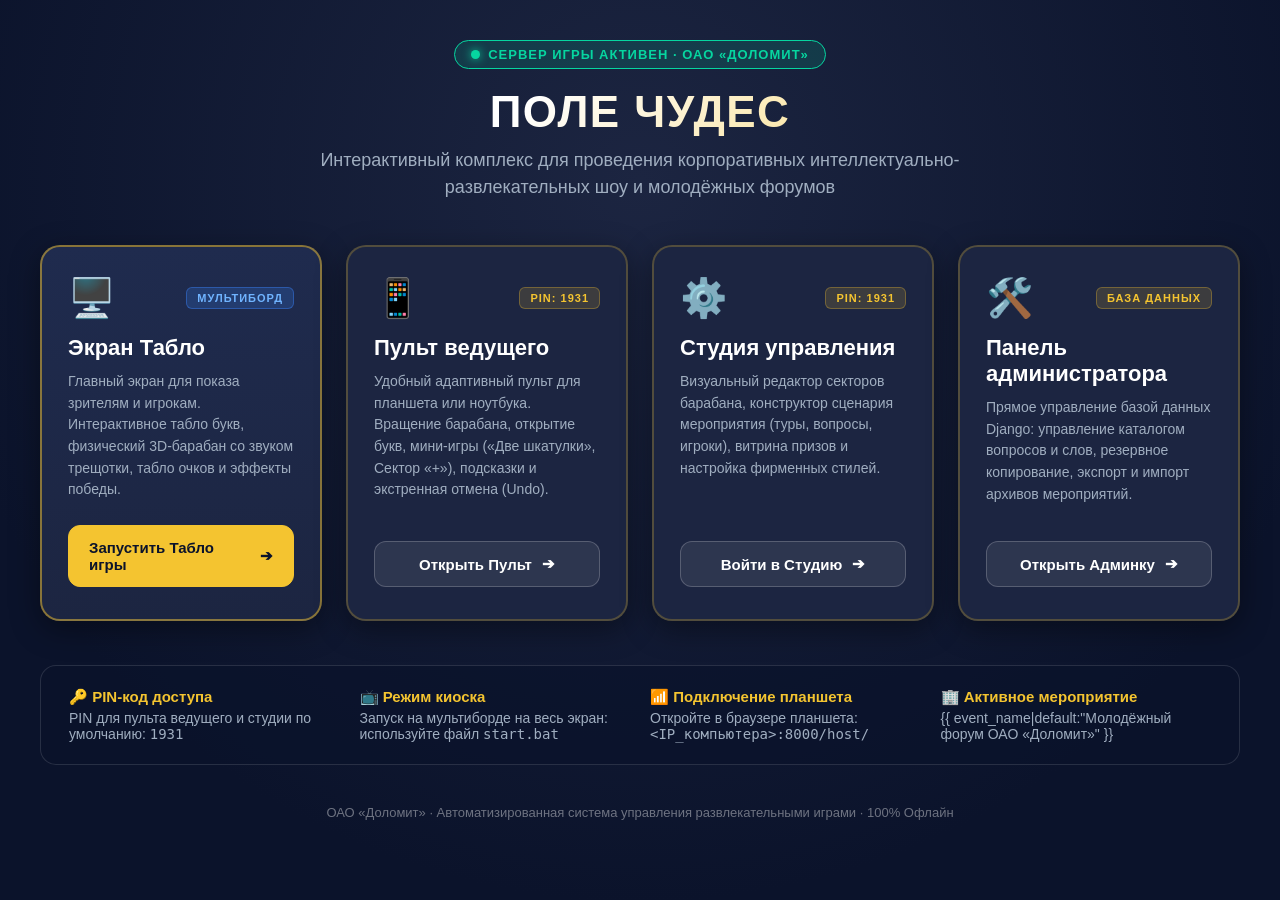
==== templates/portal.html @ 0911b993 "feat(portal): add interactive navigation portal and setup_demo command" ====
<!DOCTYPE html>
<html lang="ru">
<head>
  <meta charset="UTF-8">
  <meta name="viewport" content="width=device-width, initial-scale=1.0">
  <title>ОАО «Доломит» — Поле чудес | Стартовый портал</title>
  <style>
    :root {
      --bg-main: #0b132b;
      --bg-card: #1c2541;
      --bg-card-hover: #232e52;
      --color-gold: #f4c430;
      --color-gold-hover: #ffd700;
      --color-cyan: #3a86ff;
      --color-emerald: #06d6a0;
      --color-text: #ffffff;
      --color-muted: #a0aec0;
      --border-color: rgba(244, 196, 48, 0.25);
      --border-hover: rgba(244, 196, 48, 0.7);
    }

    * {
      box-sizing: border-box;
      margin: 0;
      padding: 0;
    }

    body {
      background: radial-gradient(circle at 50% 20%, #1c2541 0%, #0b132b 75%);
      color: var(--color-text);
      font-family: -apple-system, BlinkMacSystemFont, "Segoe UI", Roboto, Helvetica, Arial, sans-serif;
      min-height: 100vh;
      display: flex;
      flex-direction: column;
      align-items: center;
      justify-content: space-between;
      padding: 40px 20px;
    }

    .container {
      width: 100%;
      max-width: 1200px;
      margin: 0 auto;
    }

    /* Header */
    header {
      text-align: center;
      margin-bottom: 44px;
    }

    .badge-status {
      display: inline-flex;
      align-items: center;
      gap: 8px;
      background: rgba(6, 214, 160, 0.15);
      border: 1px solid var(--color-emerald);
      color: var(--color-emerald);
      padding: 6px 16px;
      border-radius: 999px;
      font-size: 13px;
      font-weight: 600;
      text-transform: uppercase;
      letter-spacing: 1px;
      margin-bottom: 18px;
    }

    .status-dot {
      width: 9px;
      height: 9px;
      background: var(--color-emerald);
      border-radius: 50%;
      box-shadow: 0 0 10px var(--color-emerald);
      animation: pulse 2s infinite;
    }

    @keyframes pulse {
      0% { opacity: 0.6; transform: scale(0.9); }
      50% { opacity: 1; transform: scale(1.15); }
      100% { opacity: 0.6; transform: scale(0.9); }
    }

    h1 {
      font-size: 44px;
      font-weight: 800;
      letter-spacing: 1.5px;
      background: linear-gradient(135deg, #ffffff 40%, var(--color-gold) 100%);
      -webkit-background-clip: text;
      -webkit-text-fill-color: transparent;
      margin-bottom: 10px;
      text-transform: uppercase;
    }

    .subtitle {
      font-size: 18px;
      color: var(--color-muted);
      max-width: 680px;
      margin: 0 auto;
      line-height: 1.5;
    }

    /* Cards Grid */
    .grid {
      display: grid;
      grid-template-columns: repeat(auto-fit, minmax(270px, 1fr));
      gap: 24px;
      margin-bottom: 44px;
    }

    .card {
      background: var(--bg-card);
      border: 2px solid var(--border-color);
      border-radius: 20px;
      padding: 32px 26px;
      display: flex;
      flex-direction: column;
      justify-content: space-between;
      position: relative;
      transition: all 0.28s ease;
      text-decoration: none;
      color: inherit;
      box-shadow: 0 8px 30px rgba(0, 0, 0, 0.4);
    }

    .card:hover {
      background: var(--bg-card-hover);
      border-color: var(--border-hover);
      transform: translateY(-6px);
      box-shadow: 0 16px 40px rgba(0, 0, 0, 0.6), 0 0 24px rgba(244, 196, 48, 0.2);
    }

    .card-top {
      margin-bottom: 24px;
    }

    .card-header-line {
      display: flex;
      align-items: center;
      justify-content: space-between;
      margin-bottom: 18px;
    }

    .card-icon {
      font-size: 38px;
      line-height: 1;
    }

    .card-tag {
      font-size: 11px;
      font-weight: 700;
      text-transform: uppercase;
      letter-spacing: 1px;
      padding: 4px 10px;
      border-radius: 6px;
      background: rgba(244, 196, 48, 0.15);
      color: var(--color-gold);
      border: 1px solid rgba(244, 196, 48, 0.3);
    }

    .card-tag.primary {
      background: rgba(58, 134, 255, 0.2);
      color: #70b4ff;
      border-color: rgba(58, 134, 255, 0.4);
    }

    .card-title {
      font-size: 22px;
      font-weight: 700;
      color: #ffffff;
      margin-bottom: 10px;
    }

    .card-desc {
      font-size: 14px;
      color: var(--color-muted);
      line-height: 1.55;
    }

    .card-btn {
      display: inline-flex;
      align-items: center;
      justify-content: center;
      gap: 10px;
      background: rgba(255, 255, 255, 0.08);
      border: 1px solid rgba(255, 255, 255, 0.2);
      color: #ffffff;
      padding: 13px 20px;
      border-radius: 12px;
      font-size: 15px;
      font-weight: 700;
      transition: all 0.2s ease;
      margin-top: auto;
    }

    .card:hover .card-btn {
      background: var(--color-gold);
      border-color: var(--color-gold);
      color: #0b132b;
      box-shadow: 0 4px 15px rgba(244, 196, 48, 0.35);
    }

    .card.highlight {
      border-color: rgba(244, 196, 48, 0.5);
      background: linear-gradient(180deg, #1f2b4e 0%, var(--bg-card) 100%);
    }

    .card.highlight .card-btn {
      background: var(--color-gold);
      color: #0b132b;
      border-color: var(--color-gold);
    }

    .card.highlight:hover .card-btn {
      background: var(--color-gold-hover);
    }

    /* Info Bar */
    .info-box {
      background: rgba(11, 19, 43, 0.7);
      border: 1px solid rgba(255, 255, 255, 0.12);
      border-radius: 16px;
      padding: 22px 28px;
      display: grid;
      grid-template-columns: repeat(auto-fit, minmax(240px, 1fr));
      gap: 20px;
      font-size: 14px;
      color: var(--color-muted);
    }

    .info-item {
      display: flex;
      flex-direction: column;
      gap: 4px;
    }

    .info-item strong {
      color: var(--color-gold);
      font-size: 15px;
      display: flex;
      align-items: center;
      gap: 6px;
    }

    /* Footer */
    footer {
      text-align: center;
      color: rgba(255, 255, 255, 0.4);
      font-size: 13px;
      margin-top: 40px;
    }

    @media (max-width: 768px) {
      h1 { font-size: 30px; }
      .subtitle { font-size: 15px; }
      body { padding: 24px 16px; }
      .grid { grid-template-columns: 1fr; }
    }
  </style>
</head>
<body>
  <div class="container">
    <header>
      <div class="badge-status">
        <span class="status-dot"></span>
        Сервер игры активен · ОАО «Доломит»
      </div>
      <h1>Поле чудес</h1>
      <p class="subtitle">Интерактивный комплекс для проведения корпоративных интеллектуально-развлекательных шоу и молодёжных форумов</p>
    </header>

    <main class="grid">
      <!-- 1. Экран Табло -->
      <a href="/display/" class="card highlight" id="link-display">
        <div class="card-top">
          <div class="card-header-line">
            <span class="card-icon">🖥️</span>
            <span class="card-tag primary">Мультиборд</span>
          </div>
          <h2 class="card-title">Экран Табло</h2>
          <p class="card-desc">
            Главный экран для показа зрителям и игрокам. Интерактивное табло букв, физический 3D-барабан со звуком трещотки, табло очков и эффекты победы.
          </p>
        </div>
        <div class="card-btn">
          <span>Запустить Табло игры</span>
          <span>➔</span>
        </div>
      </a>

      <!-- 2. Пульт ведущего -->
      <a href="/host/" class="card" id="link-host">
        <div class="card-top">
          <div class="card-header-line">
            <span class="card-icon">📱</span>
            <span class="card-tag">PIN: 1931</span>
          </div>
          <h2 class="card-title">Пульт ведущего</h2>
          <p class="card-desc">
            Удобный адаптивный пульт для планшета или ноутбука. Вращение барабана, открытие букв, мини-игры («Две шкатулки», Сектор «+»), подсказки и экстренная отмена (Undo).
          </p>
        </div>
        <div class="card-btn">
          <span>Открыть Пульт</span>
          <span>➔</span>
        </div>
      </a>

      <!-- 3. Студия управления -->
      <a href="/studio/" class="card" id="link-studio">
        <div class="card-top">
          <div class="card-header-line">
            <span class="card-icon">⚙️</span>
            <span class="card-tag">PIN: 1931</span>
          </div>
          <h2 class="card-title">Студия управления</h2>
          <p class="card-desc">
            Визуальный редактор секторов барабана, конструктор сценария мероприятия (туры, вопросы, игроки), витрина призов и настройка фирменных стилей.
          </p>
        </div>
        <div class="card-btn">
          <span>Войти в Студию</span>
          <span>➔</span>
        </div>
      </a>

      <!-- 4. Django Admin -->
      <a href="/admin/" class="card" id="link-admin">
        <div class="card-top">
          <div class="card-header-line">
            <span class="card-icon">🛠️</span>
            <span class="card-tag">База данных</span>
          </div>
          <h2 class="card-title">Панель администратора</h2>
          <p class="card-desc">
            Прямое управление базой данных Django: управление каталогом вопросов и слов, резервное копирование, экспорт и импорт архивов мероприятий.
          </p>
        </div>
        <div class="card-btn">
          <span>Открыть Админку</span>
          <span>➔</span>
        </div>
      </a>
    </main>

    <section class="info-box">
      <div class="info-item">
        <strong>🔑 PIN-код доступа</strong>
        <span>PIN для пульта ведущего и студии по умолчанию: <code>1931</code></span>
      </div>
      <div class="info-item">
        <strong>📺 Режим киоска</strong>
        <span>Запуск на мультиборде на весь экран: используйте файл <code>start.bat</code></span>
      </div>
      <div class="info-item">
        <strong>📶 Подключение планшета</strong>
        <span>Откройте в браузере планшета: <code>&lt;IP_компьютера&gt;:8000/host/</code></span>
      </div>
      <div class="info-item">
        <strong>🏢 Активное мероприятие</strong>
        <span>{{ event_name|default:"Молодёжный форум ОАО «Доломит»" }}</span>
      </div>
    </section>

    <footer>
      ОАО «Доломит» · Автоматизированная система управления развлекательными играми · 100% Офлайн
    </footer>
  </div>
</body>
</html>
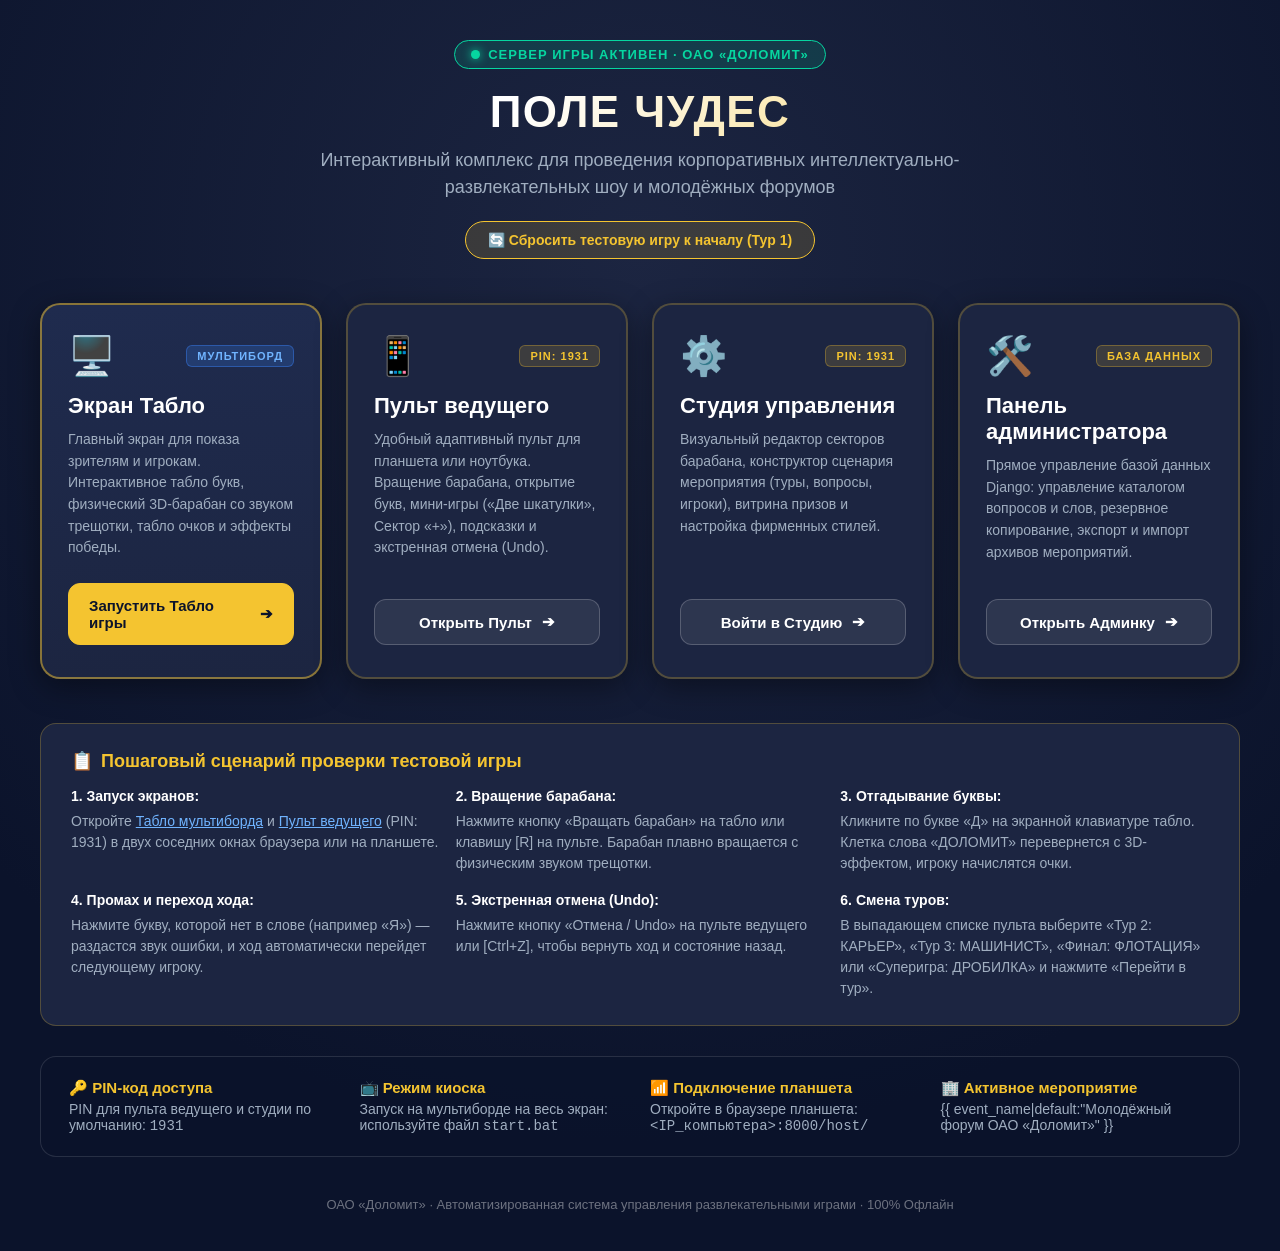
==== commit 1f8e345d: "feat(testing): complete test game setup with round switcher, reset API and testing guide" ====
--- a/templates/portal.html
+++ b/templates/portal.html
@@ -266,6 +266,13 @@
       </div>
       <h1>Поле чудес</h1>
       <p class="subtitle">Интерактивный комплекс для проведения корпоративных интеллектуально-развлекательных шоу и молодёжных форумов</p>
+      
+      <div style="margin-top: 20px;">
+        <button id="btn-portal-reset" style="background: rgba(244, 196, 48, 0.15); border: 1px solid var(--color-gold); color: var(--color-gold); padding: 10px 22px; border-radius: 999px; font-size: 14px; font-weight: 700; cursor: pointer; transition: all 0.2s ease;">
+          🔄 Сбросить тестовую игру к началу (Тур 1)
+        </button>
+        <span id="reset-status-msg" style="display: block; margin-top: 8px; font-size: 13px; color: var(--color-emerald); font-weight: 600;"></span>
+      </div>
     </header>
 
     <main class="grid">
@@ -342,6 +349,39 @@
       </a>
     </main>
 
+    <!-- Чеклист пошаговой проверки игры -->
+    <section style="background: var(--bg-card); border: 1px solid var(--border-color); border-radius: 16px; padding: 26px 30px; margin-bottom: 30px;">
+      <h3 style="color: var(--color-gold); font-size: 18px; margin-bottom: 14px; display: flex; align-items: center; gap: 8px;">
+        <span>📋</span> Пошаговый сценарий проверки тестовой игры
+      </h3>
+      <div style="display: grid; grid-template-columns: repeat(auto-fit, minmax(280px, 1fr)); gap: 16px; font-size: 14px; line-height: 1.5; color: var(--color-muted);">
+        <div>
+          <strong style="color: #fff; display: block; margin-bottom: 4px;">1. Запуск экранов:</strong>
+          Откройте <a href="/display/" style="color: #70b4ff; text-decoration: underline;">Табло мультиборда</a> и <a href="/host/" style="color: #70b4ff; text-decoration: underline;">Пульт ведущего</a> (PIN: 1931) в двух соседних окнах браузера или на планшете.
+        </div>
+        <div>
+          <strong style="color: #fff; display: block; margin-bottom: 4px;">2. Вращение барабана:</strong>
+          Нажмите кнопку «Вращать барабан» на табло или клавишу [R] на пульте. Барабан плавно вращается с физическим звуком трещотки.
+        </div>
+        <div>
+          <strong style="color: #fff; display: block; margin-bottom: 4px;">3. Отгадывание буквы:</strong>
+          Кликните по букве «Д» на экранной клавиатуре табло. Клетка слова «ДОЛОМИТ» перевернется с 3D-эффектом, игроку начислятся очки.
+        </div>
+        <div>
+          <strong style="color: #fff; display: block; margin-bottom: 4px;">4. Промах и переход хода:</strong>
+          Нажмите букву, которой нет в слове (например «Я») — раздастся звук ошибки, и ход автоматически перейдет следующему игроку.
+        </div>
+        <div>
+          <strong style="color: #fff; display: block; margin-bottom: 4px;">5. Экстренная отмена (Undo):</strong>
+          Нажмите кнопку «Отмена / Undo» на пульте ведущего или [Ctrl+Z], чтобы вернуть ход и состояние назад.
+        </div>
+        <div>
+          <strong style="color: #fff; display: block; margin-bottom: 4px;">6. Смена туров:</strong>
+          В выпадающем списке пульта выберите «Тур 2: КАРЬЕР», «Тур 3: МАШИНИСТ», «Финал: ФЛОТАЦИЯ» или «Суперигра: ДРОБИЛКА» и нажмите «Перейти в тур».
+        </div>
+      </div>
+    </section>
+
     <section class="info-box">
       <div class="info-item">
         <strong>🔑 PIN-код доступа</strong>
@@ -365,5 +405,24 @@
       ОАО «Доломит» · Автоматизированная система управления развлекательными играми · 100% Офлайн
     </footer>
   </div>
+
+  <script>
+    document.getElementById('btn-portal-reset')?.addEventListener('click', async () => {
+      const msg = document.getElementById('reset-status-msg');
+      if (msg) msg.textContent = 'Сброс игры...';
+      try {
+        const resp = await fetch('/api/test/reset/', {
+          method: 'POST',
+          headers: { 'X-Requested-With': 'XMLHttpRequest' }
+        });
+        const data = await resp.json();
+        if (msg) {
+          msg.textContent = '✓ ' + (data.message || 'Игра готова к проверке!') + ' (Слово: ' + data.word + ')';
+        }
+      } catch (err) {
+        if (msg) msg.textContent = 'Ошибка сброса: ' + err.message;
+      }
+    });
+  </script>
 </body>
 </html>
